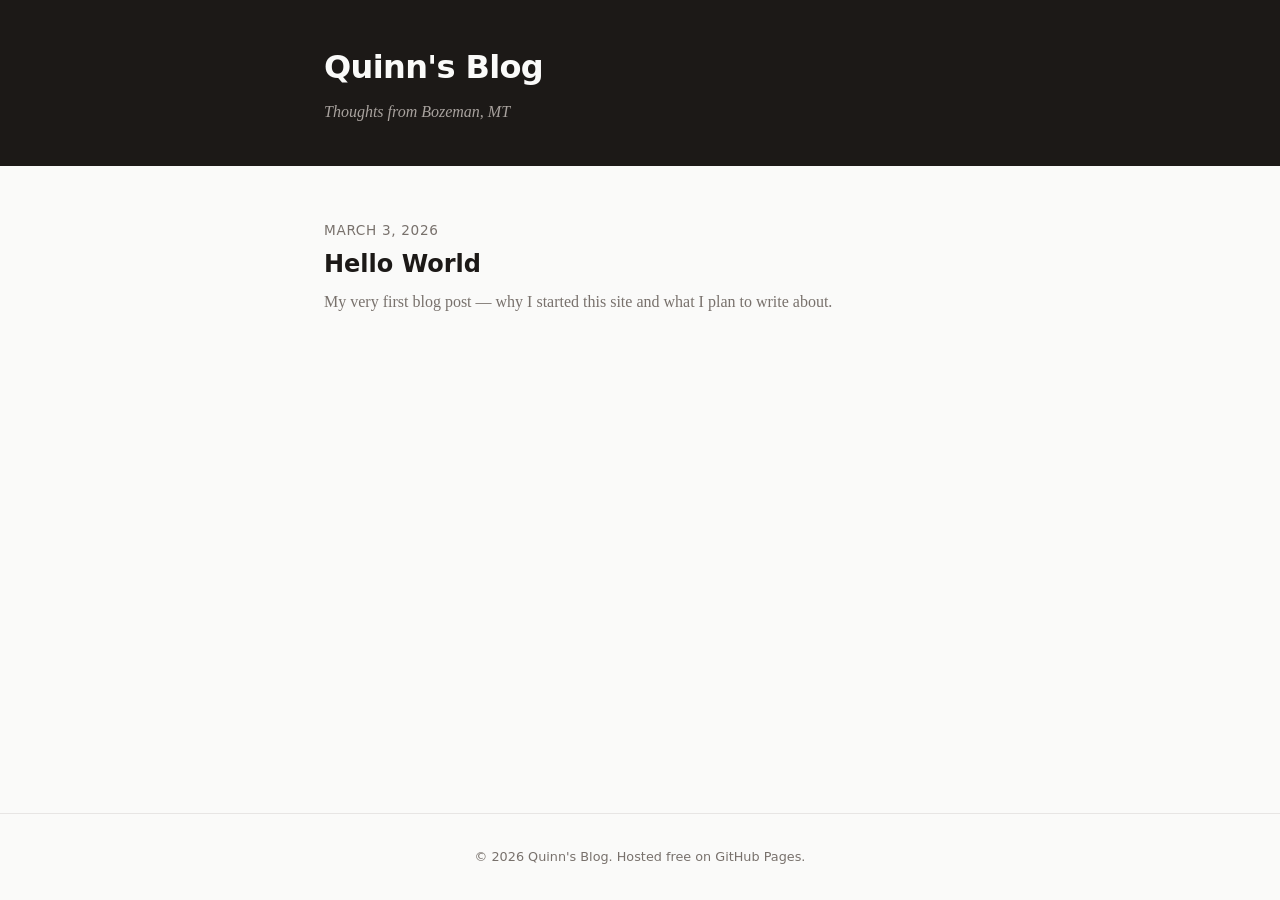
==== index.html @ 95a147f2 "Initial blog setup: index, style, first post" ====
<!DOCTYPE html>
<html lang="en">
<head>
    <meta charset="UTF-8">
    <meta name="viewport" content="width=device-width, initial-scale=1.0">
    <title>Quinn's Blog</title>
    <link rel="stylesheet" href="style.css">
</head>
<body>
    <header>
        <div class="container">
            <h1><a href="index.html">Quinn's Blog</a></h1>
            <p class="tagline">Thoughts from Bozeman, MT</p>
        </div>
    </header>

    <main class="container">
        <section class="post-list">

            <!-- ✏️ TO ADD A NEW POST: copy this block, update the date/title/summary/link -->
            <article class="post-preview">
                <time datetime="2026-03-03">March 3, 2026</time>
                <h2><a href="posts/hello-world.html">Hello World</a></h2>
                <p>My very first blog post — why I started this site and what I plan to write about.</p>
            </article>
            <!-- /end post block -->

        </section>
    </main>

    <footer>
        <div class="container">
            <p>&copy; 2026 Quinn's Blog. Hosted free on GitHub Pages.</p>
        </div>
    </footer>
</body>
</html>
---- style.css ----
/* ===== Reset & Base ===== */
*, *::before, *::after {
    margin: 0;
    padding: 0;
    box-sizing: border-box;
}

:root {
    --color-bg: #fafaf9;
    --color-text: #1c1917;
    --color-muted: #78716c;
    --color-accent: #2563eb;
    --color-accent-hover: #1d4ed8;
    --color-border: #e7e5e4;
    --color-header-bg: #1c1917;
    --color-header-text: #fafaf9;
    --font-body: 'Georgia', 'Times New Roman', serif;
    --font-heading: system-ui, -apple-system, 'Segoe UI', sans-serif;
    --max-width: 680px;
}

body {
    font-family: var(--font-body);
    background: var(--color-bg);
    color: var(--color-text);
    line-height: 1.7;
    font-size: 18px;
    min-height: 100vh;
    display: flex;
    flex-direction: column;
}

.container {
    max-width: var(--max-width);
    margin: 0 auto;
    padding: 0 1.5rem;
    width: 100%;
}

/* ===== Links ===== */
a {
    color: var(--color-accent);
    text-decoration: none;
    transition: color 0.2s ease;
}

a:hover {
    color: var(--color-accent-hover);
    text-decoration: underline;
}

/* ===== Header ===== */
header {
    background: var(--color-header-bg);
    color: var(--color-header-text);
    padding: 2.5rem 0;
    margin-bottom: 3rem;
}

header h1 {
    font-family: var(--font-heading);
    font-size: 2rem;
    font-weight: 700;
    letter-spacing: -0.02em;
}

header h1 a {
    color: var(--color-header-text);
    text-decoration: none;
}

header h1 a:hover {
    color: var(--color-header-text);
    text-decoration: none;
    opacity: 0.85;
}

.tagline {
    color: #a8a29e;
    font-size: 1rem;
    margin-top: 0.25rem;
    font-style: italic;
}

/* ===== Post List (Homepage) ===== */
.post-list {
    display: flex;
    flex-direction: column;
    gap: 2.5rem;
}

.post-preview {
    padding-bottom: 2.5rem;
    border-bottom: 1px solid var(--color-border);
}

.post-preview:last-child {
    border-bottom: none;
}

.post-preview time {
    font-family: var(--font-heading);
    font-size: 0.85rem;
    color: var(--color-muted);
    text-transform: uppercase;
    letter-spacing: 0.05em;
}

.post-preview h2 {
    font-family: var(--font-heading);
    font-size: 1.5rem;
    font-weight: 600;
    margin: 0.3rem 0 0.5rem;
    line-height: 1.3;
}

.post-preview h2 a {
    color: var(--color-text);
}

.post-preview h2 a:hover {
    color: var(--color-accent);
}

.post-preview p {
    color: var(--color-muted);
    font-size: 1rem;
}

/* ===== Single Post Page ===== */
.post-content {
    margin-bottom: 3rem;
}

.post-content .post-meta {
    font-family: var(--font-heading);
    font-size: 0.85rem;
    color: var(--color-muted);
    text-transform: uppercase;
    letter-spacing: 0.05em;
    margin-bottom: 1rem;
}

.post-content h2 {
    font-family: var(--font-heading);
    font-size: 2rem;
    font-weight: 700;
    margin-bottom: 1.5rem;
    line-height: 1.2;
    letter-spacing: -0.01em;
}

.post-content p {
    margin-bottom: 1.25rem;
}

.post-content h3 {
    font-family: var(--font-heading);
    font-size: 1.35rem;
    font-weight: 600;
    margin: 2rem 0 0.75rem;
}

.post-content blockquote {
    border-left: 3px solid var(--color-accent);
    padding-left: 1.25rem;
    margin: 1.5rem 0;
    color: var(--color-muted);
    font-style: italic;
}

.post-content ul, .post-content ol {
    margin: 1rem 0 1.25rem 1.5rem;
}

.post-content li {
    margin-bottom: 0.4rem;
}

.post-content img {
    max-width: 100%;
    height: auto;
    border-radius: 6px;
    margin: 1.5rem 0;
}

.post-content code {
    background: #f5f5f4;
    padding: 0.15em 0.4em;
    border-radius: 4px;
    font-size: 0.9em;
}

.post-content pre {
    background: #1c1917;
    color: #e7e5e4;
    padding: 1.25rem;
    border-radius: 8px;
    overflow-x: auto;
    margin: 1.5rem 0;
    font-size: 0.9rem;
    line-height: 1.5;
}

.post-content pre code {
    background: none;
    padding: 0;
    color: inherit;
}

.back-link {
    display: inline-block;
    margin-bottom: 2rem;
    font-family: var(--font-heading);
    font-size: 0.9rem;
}

.back-link::before {
    content: "\2190\00a0";
}

/* ===== Footer ===== */
footer {
    margin-top: auto;
    padding: 2rem 0;
    border-top: 1px solid var(--color-border);
    text-align: center;
}

footer p {
    font-family: var(--font-heading);
    font-size: 0.8rem;
    color: var(--color-muted);
}

/* ===== Responsive ===== */
@media (max-width: 600px) {
    body {
        font-size: 16px;
    }

    header {
        padding: 1.5rem 0;
        margin-bottom: 2rem;
    }

    header h1 {
        font-size: 1.5rem;
    }

    .post-preview h2 {
        font-size: 1.25rem;
    }

    .post-content h2 {
        font-size: 1.5rem;
    }
}
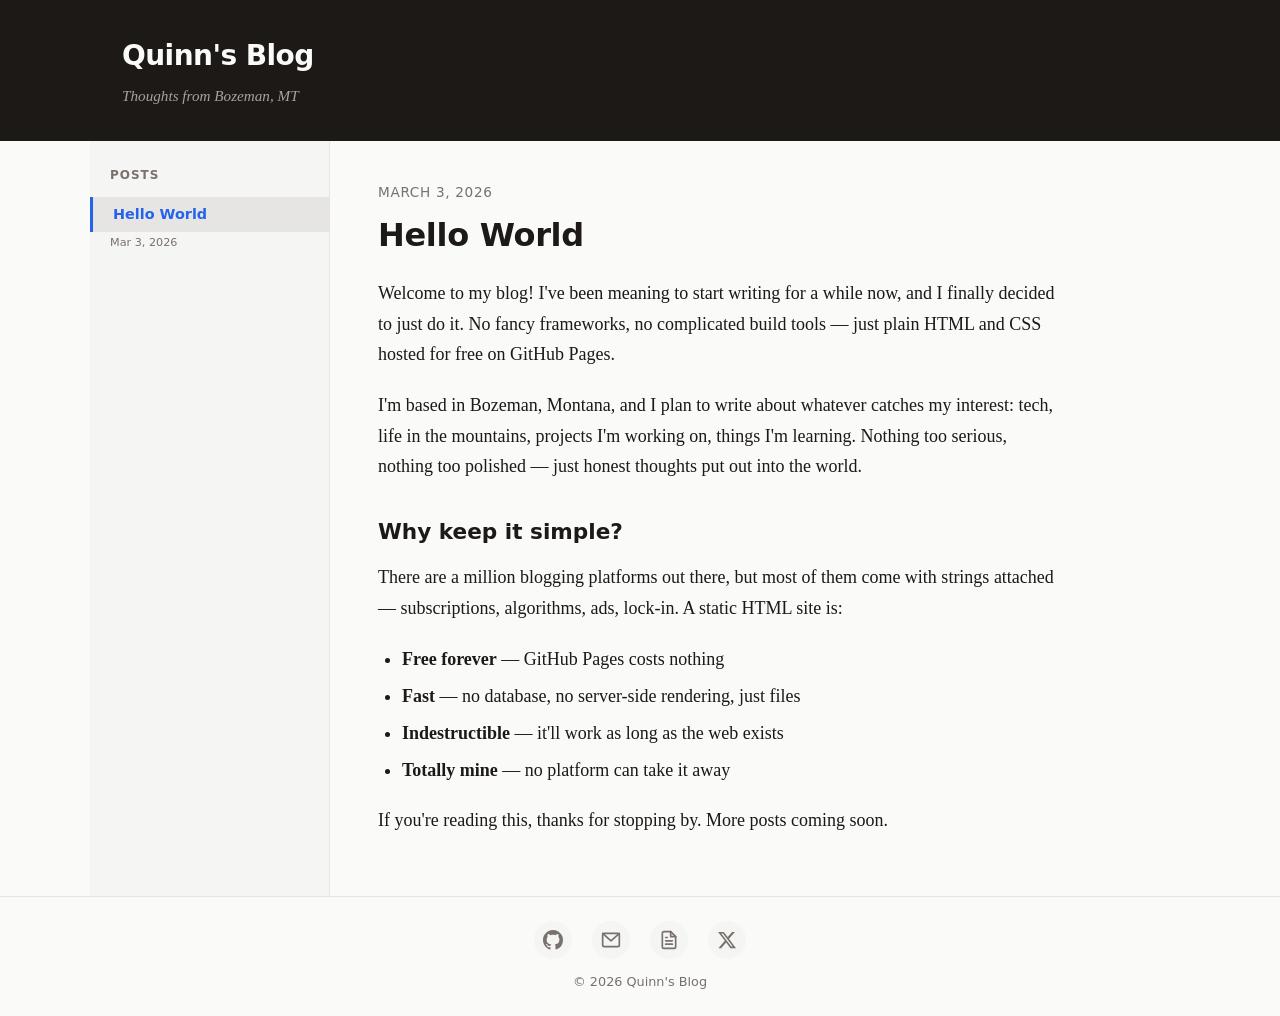
==== commit d24a64e0: "Add sidebar layout, social footer icons, inline latest post" ====
--- a/index.html
+++ b/index.html
@@ -8,29 +8,85 @@
 </head>
 <body>
     <header>
-        <div class="container">
+        <div class="header-inner">
             <h1><a href="index.html">Quinn's Blog</a></h1>
             <p class="tagline">Thoughts from Bozeman, MT</p>
         </div>
     </header>
 
-    <main class="container">
-        <section class="post-list">
+    <div class="layout">
+        <!-- ===== Left Sidebar ===== -->
+        <aside class="sidebar">
+            <nav>
+                <h2>Posts</h2>
+                <ul>
+                    <!-- ✏️ TO ADD A NEW POST: add a new <li> at the top, mark it class="active" if it's the latest -->
+                    <li class="active"><a href="index.html">Hello World</a><span class="sidebar-date">Mar 3, 2026</span></li>
+                    <!-- Example of older post:
+                    <li><a href="posts/another-post.html">Another Post</a><span class="sidebar-date">Mar 10, 2026</span></li>
+                    -->
+                </ul>
+            </nav>
+        </aside>
 
-            <!-- ✏️ TO ADD A NEW POST: copy this block, update the date/title/summary/link -->
-            <article class="post-preview">
-                <time datetime="2026-03-03">March 3, 2026</time>
-                <h2><a href="posts/hello-world.html">Hello World</a></h2>
-                <p>My very first blog post — why I started this site and what I plan to write about.</p>
+        <!-- ===== Main Content (latest post shown here) ===== -->
+        <main class="main-content">
+            <article class="post-content">
+                <p class="post-meta">March 3, 2026</p>
+                <h2>Hello World</h2>
+
+                <p>
+                    Welcome to my blog! I've been meaning to start writing for a while now,
+                    and I finally decided to just do it. No fancy frameworks, no complicated
+                    build tools — just plain HTML and CSS hosted for free on GitHub Pages.
+                </p>
+
+                <p>
+                    I'm based in Bozeman, Montana, and I plan to write about whatever catches
+                    my interest: tech, life in the mountains, projects I'm working on, things
+                    I'm learning. Nothing too serious, nothing too polished — just honest
+                    thoughts put out into the world.
+                </p>
+
+                <h3>Why keep it simple?</h3>
+
+                <p>
+                    There are a million blogging platforms out there, but most of them come with
+                    strings attached — subscriptions, algorithms, ads, lock-in. A static HTML
+                    site is:
+                </p>
+
+                <ul>
+                    <li><strong>Free forever</strong> — GitHub Pages costs nothing</li>
+                    <li><strong>Fast</strong> — no database, no server-side rendering, just files</li>
+                    <li><strong>Indestructible</strong> — it'll work as long as the web exists</li>
+                    <li><strong>Totally mine</strong> — no platform can take it away</li>
+                </ul>
+
+                <p>
+                    If you're reading this, thanks for stopping by. More posts coming soon.
+                </p>
             </article>
-            <!-- /end post block -->
-
-        </section>
-    </main>
+        </main>
+    </div>
 
     <footer>
-        <div class="container">
-            <p>&copy; 2026 Quinn's Blog. Hosted free on GitHub Pages.</p>
+        <div class="footer-inner">
+            <div class="social-links">
+                <a href="https://github.com/quinnlue" target="_blank" rel="noopener" title="GitHub">
+                    <svg width="20" height="20" viewBox="0 0 24 24" fill="currentColor"><path d="M12 0C5.37 0 0 5.37 0 12c0 5.31 3.435 9.795 8.205 11.385.6.105.825-.255.825-.57 0-.285-.015-1.23-.015-2.235-3.015.555-3.795-.735-4.035-1.41-.135-.345-.72-1.41-1.23-1.695-.42-.225-1.02-.78-.015-.795.945-.015 1.62.87 1.845 1.23 1.08 1.815 2.805 1.305 3.495.99.105-.78.42-1.305.765-1.605-2.67-.3-5.46-1.335-5.46-5.925 0-1.305.465-2.385 1.23-3.225-.12-.3-.54-1.53.12-3.18 0 0 1.005-.315 3.3 1.23.96-.27 1.98-.405 3-.405s2.04.135 3 .405c2.295-1.56 3.3-1.23 3.3-1.23.66 1.65.24 2.88.12 3.18.765.84 1.23 1.905 1.23 3.225 0 4.605-2.805 5.625-5.475 5.925.435.375.81 1.095.81 2.22 0 1.605-.015 2.895-.015 3.3 0 .315.225.69.825.57A12.02 12.02 0 0024 12c0-6.63-5.37-12-12-12z"/></svg>
+                </a>
+                <a href="mailto:luequinn@gmail.com" title="Email">
+                    <svg width="20" height="20" viewBox="0 0 24 24" fill="none" stroke="currentColor" stroke-width="2" stroke-linecap="round" stroke-linejoin="round"><rect x="2" y="4" width="20" height="16" rx="2"/><path d="M22 4L12 13 2 4"/></svg>
+                </a>
+                <a href="https://github.com/quinnlue/resume/blob/main/quinn_lue_resume.pdf" target="_blank" rel="noopener" title="Resume">
+                    <svg width="20" height="20" viewBox="0 0 24 24" fill="none" stroke="currentColor" stroke-width="2" stroke-linecap="round" stroke-linejoin="round"><path d="M14 2H6a2 2 0 00-2 2v16a2 2 0 002 2h12a2 2 0 002-2V8z"/><polyline points="14 2 14 8 20 8"/><line x1="16" y1="13" x2="8" y2="13"/><line x1="16" y1="17" x2="8" y2="17"/><polyline points="10 9 9 9 8 9"/></svg>
+                </a>
+                <a href="https://x.com/QuinnLue__" target="_blank" rel="noopener" title="X / Twitter">
+                    <svg width="20" height="20" viewBox="0 0 24 24" fill="currentColor"><path d="M18.244 2.25h3.308l-7.227 8.26 8.502 11.24H16.17l-5.214-6.817L4.99 21.75H1.68l7.73-8.835L1.254 2.25H8.08l4.713 6.231zm-1.161 17.52h1.833L7.084 4.126H5.117z"/></svg>
+                </a>
+            </div>
+            <p>&copy; 2026 Quinn's Blog</p>
         </div>
     </footer>
 </body>
--- a/style.css
+++ b/style.css
@@ -14,9 +14,11 @@
     --color-border: #e7e5e4;
     --color-header-bg: #1c1917;
     --color-header-text: #fafaf9;
+    --color-sidebar-bg: #f5f5f4;
+    --color-sidebar-active: #e7e5e4;
     --font-body: 'Georgia', 'Times New Roman', serif;
     --font-heading: system-ui, -apple-system, 'Segoe UI', sans-serif;
-    --max-width: 680px;
+    --sidebar-width: 240px;
 }
 
 body {
@@ -30,13 +32,6 @@
     flex-direction: column;
 }
 
-.container {
-    max-width: var(--max-width);
-    margin: 0 auto;
-    padding: 0 1.5rem;
-    width: 100%;
-}
-
 /* ===== Links ===== */
 a {
     color: var(--color-accent);
@@ -53,13 +48,18 @@
 header {
     background: var(--color-header-bg);
     color: var(--color-header-text);
-    padding: 2.5rem 0;
-    margin-bottom: 3rem;
+    padding: 2rem 0;
+}
+
+.header-inner {
+    max-width: 1100px;
+    margin: 0 auto;
+    padding: 0 2rem;
 }
 
 header h1 {
     font-family: var(--font-heading);
-    font-size: 2rem;
+    font-size: 1.75rem;
     font-weight: 700;
     letter-spacing: -0.02em;
 }
@@ -77,68 +77,102 @@
 
 .tagline {
     color: #a8a29e;
-    font-size: 1rem;
-    margin-top: 0.25rem;
+    font-size: 0.95rem;
+    margin-top: 0.2rem;
     font-style: italic;
 }
 
-/* ===== Post List (Homepage) ===== */
-.post-list {
+/* ===== Layout: Sidebar + Main ===== */
+.layout {
     display: flex;
-    flex-direction: column;
-    gap: 2.5rem;
-}
-
-.post-preview {
-    padding-bottom: 2.5rem;
-    border-bottom: 1px solid var(--color-border);
-}
-
-.post-preview:last-child {
-    border-bottom: none;
-}
-
-.post-preview time {
+    flex: 1;
+    max-width: 1100px;
+    margin: 0 auto;
+    width: 100%;
+}
+
+/* ===== Sidebar ===== */
+.sidebar {
+    width: var(--sidebar-width);
+    min-width: var(--sidebar-width);
+    background: var(--color-sidebar-bg);
+    border-right: 1px solid var(--color-border);
+    padding: 1.5rem 0;
+}
+
+.sidebar nav h2 {
+    font-family: var(--font-heading);
+    font-size: 0.75rem;
+    font-weight: 600;
+    text-transform: uppercase;
+    letter-spacing: 0.08em;
+    color: var(--color-muted);
+    padding: 0 1.25rem;
+    margin-bottom: 0.75rem;
+}
+
+.sidebar nav ul {
+    list-style: none;
+}
+
+.sidebar nav ul li a {
+    display: block;
+    padding: 0.5rem 1.25rem;
+    font-family: var(--font-heading);
+    font-size: 0.9rem;
+    color: var(--color-text);
+    text-decoration: none;
+    border-left: 3px solid transparent;
+    transition: background 0.15s ease, border-color 0.15s ease;
+    line-height: 1.3;
+}
+
+.sidebar nav ul li a:hover {
+    background: var(--color-sidebar-active);
+    text-decoration: none;
+    color: var(--color-text);
+}
+
+.sidebar nav ul li.active a {
+    border-left-color: var(--color-accent);
+    background: var(--color-sidebar-active);
+    font-weight: 600;
+    color: var(--color-accent);
+}
+
+.sidebar-date {
+    display: block;
+    font-family: var(--font-heading);
+    font-size: 0.7rem;
+    color: var(--color-muted);
+    margin-top: 0.1rem;
+    padding-left: 1.25rem;
+    padding-bottom: 0.25rem;
+}
+
+.sidebar nav ul li.active .sidebar-date {
+    padding-left: 1.25rem;
+}
+
+/* ===== Main Content ===== */
+.main-content {
+    flex: 1;
+    min-width: 0;
+    padding: 2.5rem 3rem;
+}
+
+/* ===== Single Post Page ===== */
+.post-content {
+    max-width: 680px;
+}
+
+.post-content .post-meta {
     font-family: var(--font-heading);
     font-size: 0.85rem;
     color: var(--color-muted);
     text-transform: uppercase;
     letter-spacing: 0.05em;
-}
-
-.post-preview h2 {
-    font-family: var(--font-heading);
-    font-size: 1.5rem;
-    font-weight: 600;
-    margin: 0.3rem 0 0.5rem;
-    line-height: 1.3;
-}
-
-.post-preview h2 a {
-    color: var(--color-text);
-}
-
-.post-preview h2 a:hover {
-    color: var(--color-accent);
-}
-
-.post-preview p {
-    color: var(--color-muted);
-    font-size: 1rem;
-}
-
-/* ===== Single Post Page ===== */
-.post-content {
-    margin-bottom: 3rem;
-}
-
-.post-content .post-meta {
-    font-family: var(--font-heading);
-    font-size: 0.85rem;
-    color: var(--color-muted);
-    text-transform: uppercase;
-    letter-spacing: 0.05em;
-    margin-bottom: 1rem;
+    margin-bottom: 0.75rem;
 }
 
 .post-content h2 {
@@ -208,25 +242,44 @@
     color: inherit;
 }
 
-.back-link {
-    display: inline-block;
-    margin-bottom: 2rem;
-    font-family: var(--font-heading);
-    font-size: 0.9rem;
-}
-
-.back-link::before {
-    content: "\2190\00a0";
-}
-
 /* ===== Footer ===== */
 footer {
-    margin-top: auto;
-    padding: 2rem 0;
     border-top: 1px solid var(--color-border);
+    padding: 1.5rem 0;
     text-align: center;
 }
 
+.footer-inner {
+    max-width: 1100px;
+    margin: 0 auto;
+    padding: 0 2rem;
+}
+
+.social-links {
+    display: flex;
+    justify-content: center;
+    gap: 1.25rem;
+    margin-bottom: 0.75rem;
+}
+
+.social-links a {
+    display: flex;
+    align-items: center;
+    justify-content: center;
+    width: 38px;
+    height: 38px;
+    border-radius: 50%;
+    color: var(--color-muted);
+    background: var(--color-sidebar-bg);
+    transition: color 0.2s ease, background 0.2s ease;
+}
+
+.social-links a:hover {
+    color: var(--color-accent);
+    background: var(--color-sidebar-active);
+    text-decoration: none;
+}
+
 footer p {
     font-family: var(--font-heading);
     font-size: 0.8rem;
@@ -234,24 +287,51 @@
 }
 
 /* ===== Responsive ===== */
-@media (max-width: 600px) {
+@media (max-width: 768px) {
+    .layout {
+        flex-direction: column;
+    }
+
+    .sidebar {
+        width: 100%;
+        min-width: 100%;
+        border-right: none;
+        border-bottom: 1px solid var(--color-border);
+        padding: 1rem 0;
+    }
+
+    .sidebar nav h2 {
+        padding: 0 1rem;
+    }
+
+    .sidebar nav ul li a {
+        padding: 0.4rem 1rem;
+        border-left: none;
+        border-bottom: 2px solid transparent;
+    }
+
+    .sidebar nav ul li.active a {
+        border-left: none;
+        border-bottom-color: var(--color-accent);
+    }
+
+    .sidebar-date {
+        display: inline;
+        padding-left: 0.5rem;
+    }
+
+    .main-content {
+        padding: 1.5rem 1.25rem;
+    }
+
     body {
         font-size: 16px;
     }
 
-    header {
-        padding: 1.5rem 0;
-        margin-bottom: 2rem;
-    }
-
     header h1 {
         font-size: 1.5rem;
     }
 
-    .post-preview h2 {
-        font-size: 1.25rem;
-    }
-
     .post-content h2 {
         font-size: 1.5rem;
     }
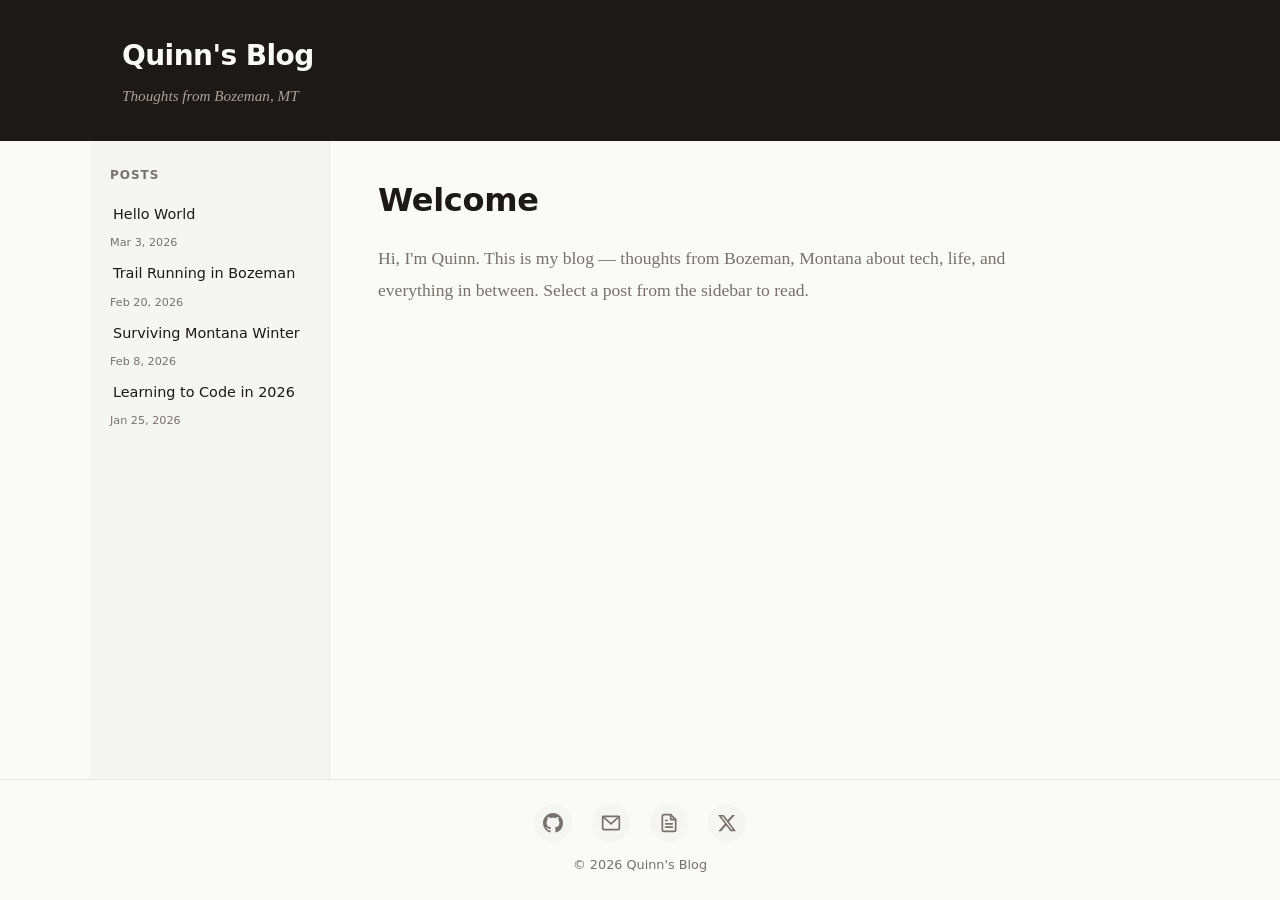
==== commit 503d1211: "change sidebar" ====
--- a/index.html
+++ b/index.html
@@ -20,53 +20,24 @@
             <nav>
                 <h2>Posts</h2>
                 <ul>
-                    <!-- ✏️ TO ADD A NEW POST: add a new <li> at the top, mark it class="active" if it's the latest -->
-                    <li class="active"><a href="index.html">Hello World</a><span class="sidebar-date">Mar 3, 2026</span></li>
-                    <!-- Example of older post:
-                    <li><a href="posts/another-post.html">Another Post</a><span class="sidebar-date">Mar 10, 2026</span></li>
-                    -->
+                    <!-- ✏️ TO ADD A NEW POST: add a new <li> at the top, mark it class="active" -->
+                    <li><a href="posts/hello-world.html">Hello World</a><span class="sidebar-date">Mar 3, 2026</span></li>
+                    <li><a href="posts/trail-running-bozeman.html">Trail Running in Bozeman</a><span class="sidebar-date">Feb 20, 2026</span></li>
+                    <li><a href="posts/montana-winter.html">Surviving Montana Winter</a><span class="sidebar-date">Feb 8, 2026</span></li>
+                    <li><a href="posts/learning-to-code.html">Learning to Code in 2026</a><span class="sidebar-date">Jan 25, 2026</span></li>
                 </ul>
             </nav>
         </aside>
 
-        <!-- ===== Main Content (latest post shown here) ===== -->
+        <!-- ===== Main Content ===== -->
         <main class="main-content">
-            <article class="post-content">
-                <p class="post-meta">March 3, 2026</p>
-                <h2>Hello World</h2>
-
+            <div class="landing-content">
+                <h2>Welcome</h2>
                 <p>
-                    Welcome to my blog! I've been meaning to start writing for a while now,
-                    and I finally decided to just do it. No fancy frameworks, no complicated
-                    build tools — just plain HTML and CSS hosted for free on GitHub Pages.
+                    Hi, I'm Quinn. This is my blog — thoughts from Bozeman, Montana about tech, 
+                    life, and everything in between. Select a post from the sidebar to read.
                 </p>
-
-                <p>
-                    I'm based in Bozeman, Montana, and I plan to write about whatever catches
-                    my interest: tech, life in the mountains, projects I'm working on, things
-                    I'm learning. Nothing too serious, nothing too polished — just honest
-                    thoughts put out into the world.
-                </p>
-
-                <h3>Why keep it simple?</h3>
-
-                <p>
-                    There are a million blogging platforms out there, but most of them come with
-                    strings attached — subscriptions, algorithms, ads, lock-in. A static HTML
-                    site is:
-                </p>
-
-                <ul>
-                    <li><strong>Free forever</strong> — GitHub Pages costs nothing</li>
-                    <li><strong>Fast</strong> — no database, no server-side rendering, just files</li>
-                    <li><strong>Indestructible</strong> — it'll work as long as the web exists</li>
-                    <li><strong>Totally mine</strong> — no platform can take it away</li>
-                </ul>
-
-                <p>
-                    If you're reading this, thanks for stopping by. More posts coming soon.
-                </p>
-            </article>
+            </div>
         </main>
     </div>
 
--- a/style.css
+++ b/style.css
@@ -123,19 +123,19 @@
     color: var(--color-text);
     text-decoration: none;
     border-left: 3px solid transparent;
-    transition: background 0.15s ease, border-color 0.15s ease;
+    transition: background 0.15s ease, border-color 0.15s ease, color 0.15s ease;
     line-height: 1.3;
 }
 
-.sidebar nav ul li a:hover {
-    background: var(--color-sidebar-active);
+.sidebar nav ul li:hover a {
+    background: #ede9e4;
     text-decoration: none;
     color: var(--color-text);
 }
 
 .sidebar nav ul li.active a {
     border-left-color: var(--color-accent);
-    background: var(--color-sidebar-active);
+    background: transparent;
     font-weight: 600;
     color: var(--color-accent);
 }
@@ -152,6 +152,10 @@
 
 .sidebar nav ul li.active .sidebar-date {
     padding-left: 1.25rem;
+}
+
+.sidebar nav ul li:hover .sidebar-date {
+    color: var(--color-text);
 }
 
 /* ===== Main Content ===== */
@@ -159,6 +163,26 @@
     flex: 1;
     min-width: 0;
     padding: 2.5rem 3rem;
+}
+
+/* ===== Landing Page ===== */
+.landing-content {
+    max-width: 680px;
+}
+
+.landing-content h2 {
+    font-family: var(--font-heading);
+    font-size: 2rem;
+    font-weight: 700;
+    margin-bottom: 1.5rem;
+    line-height: 1.2;
+    letter-spacing: -0.01em;
+}
+
+.landing-content p {
+    font-size: 1.1rem;
+    color: var(--color-muted);
+    line-height: 1.8;
 }
 
 /* ===== Single Post Page ===== */
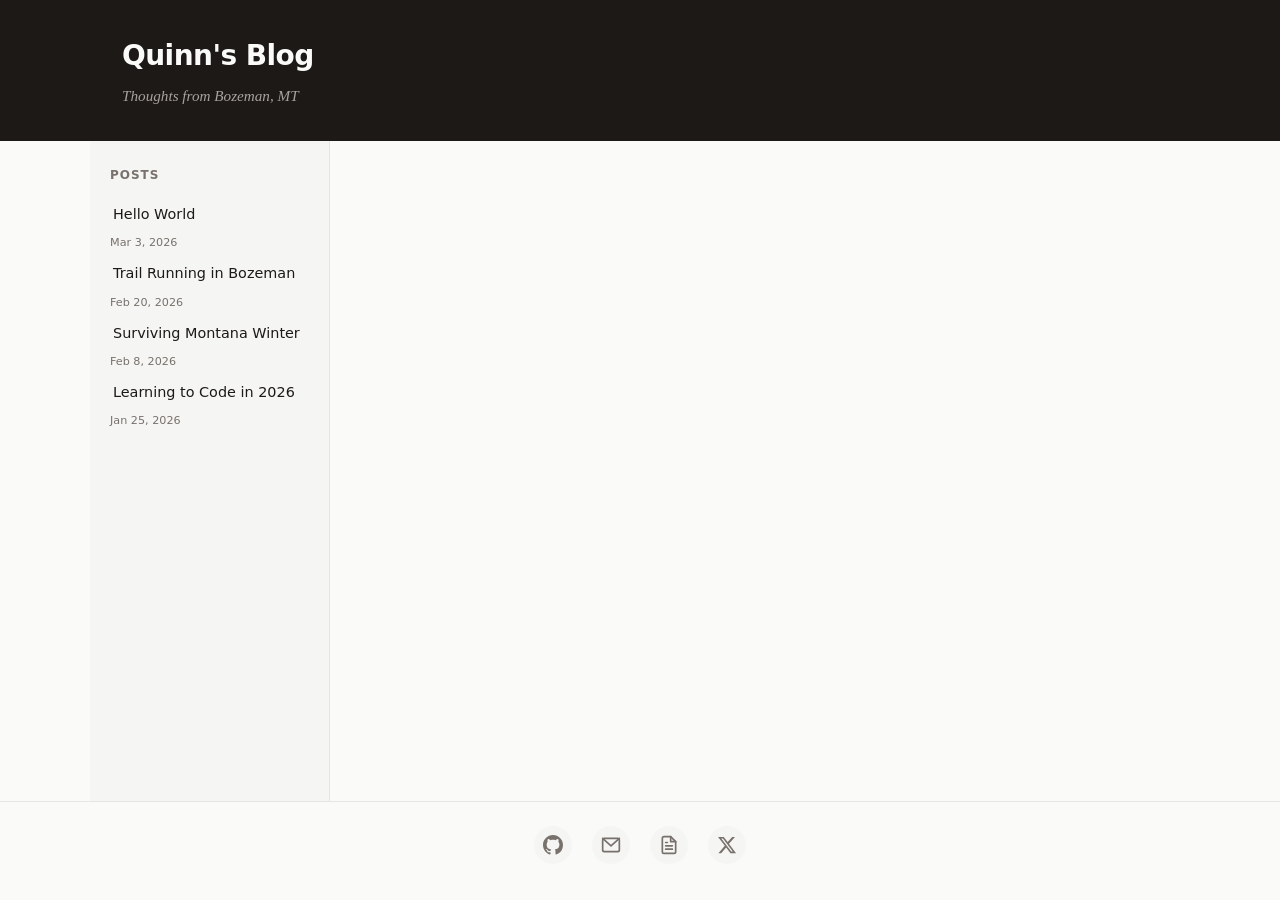
==== commit 6020d1cc: "change sidebar" ====
--- a/index.html
+++ b/index.html
@@ -29,16 +29,6 @@
             </nav>
         </aside>
 
-        <!-- ===== Main Content ===== -->
-        <main class="main-content">
-            <div class="landing-content">
-                <h2>Welcome</h2>
-                <p>
-                    Hi, I'm Quinn. This is my blog — thoughts from Bozeman, Montana about tech, 
-                    life, and everything in between. Select a post from the sidebar to read.
-                </p>
-            </div>
-        </main>
     </div>
 
     <footer>
@@ -57,7 +47,6 @@
                     <svg width="20" height="20" viewBox="0 0 24 24" fill="currentColor"><path d="M18.244 2.25h3.308l-7.227 8.26 8.502 11.24H16.17l-5.214-6.817L4.99 21.75H1.68l7.73-8.835L1.254 2.25H8.08l4.713 6.231zm-1.161 17.52h1.833L7.084 4.126H5.117z"/></svg>
                 </a>
             </div>
-            <p>&copy; 2026 Quinn's Blog</p>
         </div>
     </footer>
 </body>
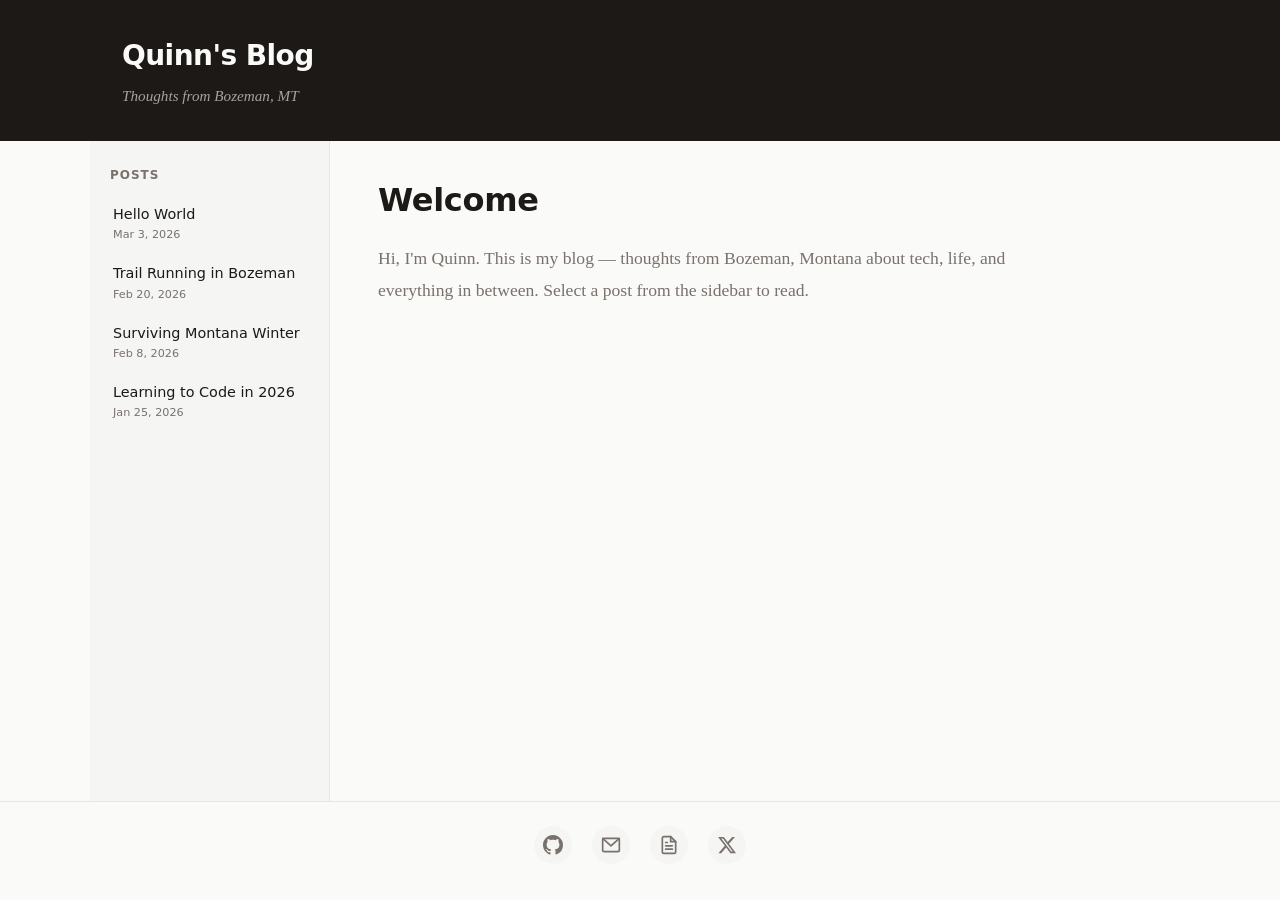
==== commit 0497b3bd: "change sidebar" ====
--- a/index.html
+++ b/index.html
@@ -21,14 +21,24 @@
                 <h2>Posts</h2>
                 <ul>
                     <!-- ✏️ TO ADD A NEW POST: add a new <li> at the top, mark it class="active" -->
-                    <li><a href="posts/hello-world.html">Hello World</a><span class="sidebar-date">Mar 3, 2026</span></li>
-                    <li><a href="posts/trail-running-bozeman.html">Trail Running in Bozeman</a><span class="sidebar-date">Feb 20, 2026</span></li>
-                    <li><a href="posts/montana-winter.html">Surviving Montana Winter</a><span class="sidebar-date">Feb 8, 2026</span></li>
-                    <li><a href="posts/learning-to-code.html">Learning to Code in 2026</a><span class="sidebar-date">Jan 25, 2026</span></li>
+                    <li><a href="posts/hello-world.html" class="post-link"><span class="post-title">Hello World</span><span class="sidebar-date">Mar 3, 2026</span></a></li>
+                    <li><a href="posts/trail-running-bozeman.html" class="post-link"><span class="post-title">Trail Running in Bozeman</span><span class="sidebar-date">Feb 20, 2026</span></a></li>
+                    <li><a href="posts/montana-winter.html" class="post-link"><span class="post-title">Surviving Montana Winter</span><span class="sidebar-date">Feb 8, 2026</span></a></li>
+                    <li><a href="posts/learning-to-code.html" class="post-link"><span class="post-title">Learning to Code in 2026</span><span class="sidebar-date">Jan 25, 2026</span></a></li>
                 </ul>
             </nav>
         </aside>
 
+        <!-- ===== Main Content ===== -->
+        <main class="main-content">
+            <div class="landing-content">
+                <h2>Welcome</h2>
+                <p>
+                    Hi, I'm Quinn. This is my blog — thoughts from Bozeman, Montana about tech, 
+                    life, and everything in between. Select a post from the sidebar to read.
+                </p>
+            </div>
+        </main>
     </div>
 
     <footer>
--- a/style.css
+++ b/style.css
@@ -118,24 +118,39 @@
 .sidebar nav ul li a {
     display: block;
     padding: 0.5rem 1.25rem;
+    text-decoration: none;
+    border-left: 3px solid transparent;
+    transition: background 0.15s ease, border-color 0.15s ease, color 0.15s ease;
+}
+
+.post-link {
+    display: flex;
+    flex-direction: column;
+}
+
+.post-title {
+    display: block;
     font-family: var(--font-heading);
     font-size: 0.9rem;
     color: var(--color-text);
-    text-decoration: none;
-    border-left: 3px solid transparent;
-    transition: background 0.15s ease, border-color 0.15s ease, color 0.15s ease;
     line-height: 1.3;
 }
 
 .sidebar nav ul li:hover a {
     background: #ede9e4;
     text-decoration: none;
+}
+
+.sidebar nav ul li:hover a .post-title {
     color: var(--color-text);
 }
 
 .sidebar nav ul li.active a {
     border-left-color: var(--color-accent);
     background: transparent;
+}
+
+.sidebar nav ul li.active a .post-title {
     font-weight: 600;
     color: var(--color-accent);
 }
@@ -146,12 +161,11 @@
     font-size: 0.7rem;
     color: var(--color-muted);
     margin-top: 0.1rem;
-    padding-left: 1.25rem;
     padding-bottom: 0.25rem;
 }
 
 .sidebar nav ul li.active .sidebar-date {
-    padding-left: 1.25rem;
+    /* Keep muted color for active state too */
 }
 
 .sidebar nav ul li:hover .sidebar-date {
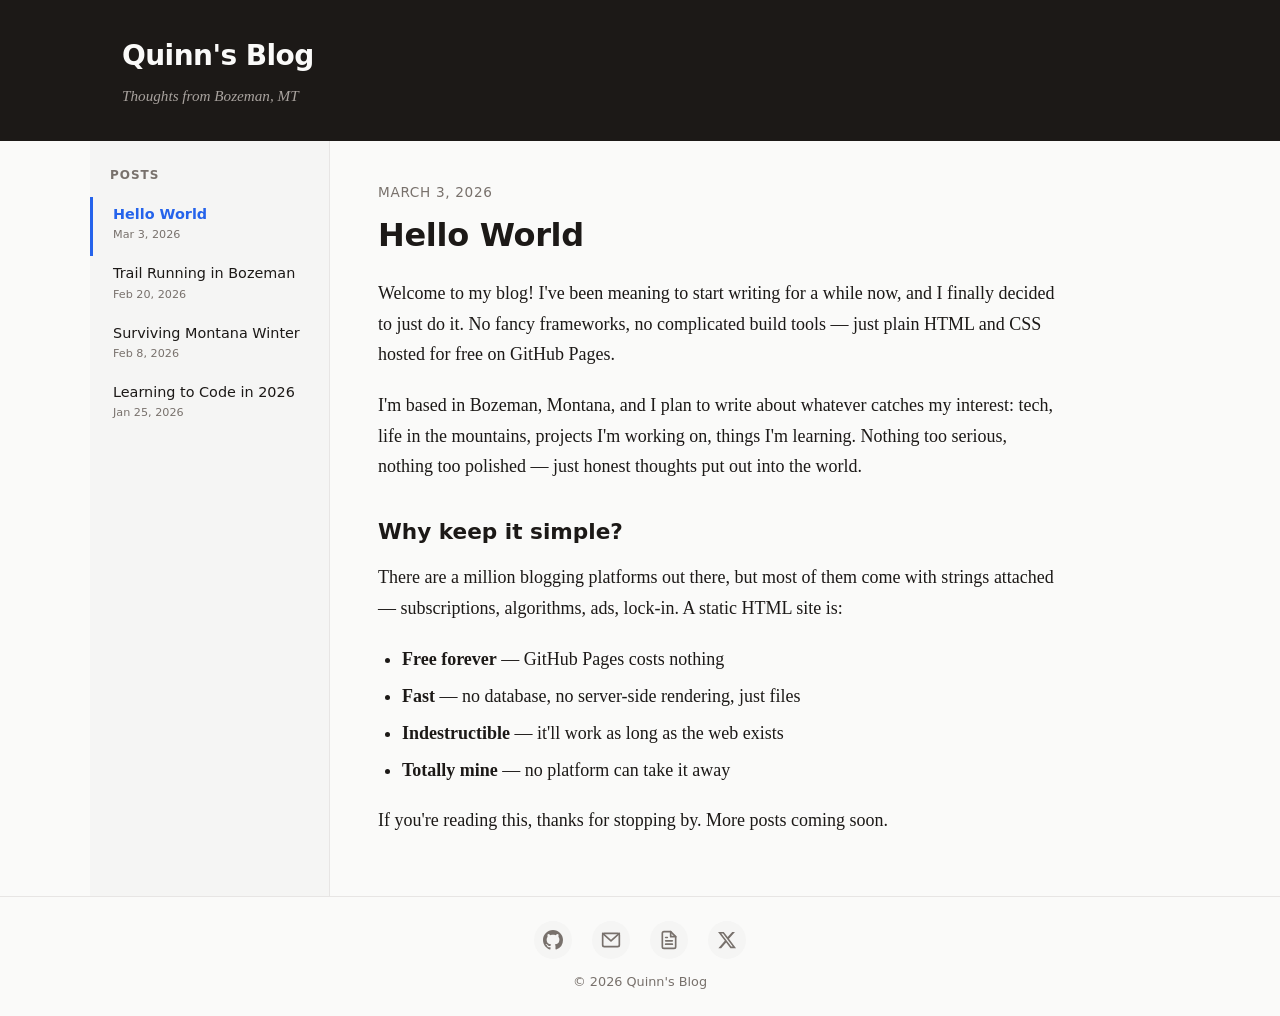
==== commit 15d1bc57: "change sidebar" ====
--- a/index.html
+++ b/index.html
@@ -31,13 +31,8 @@
 
         <!-- ===== Main Content ===== -->
         <main class="main-content">
-            <div class="landing-content">
-                <h2>Welcome</h2>
-                <p>
-                    Hi, I'm Quinn. This is my blog — thoughts from Bozeman, Montana about tech, 
-                    life, and everything in between. Select a post from the sidebar to read.
-                </p>
-            </div>
+            <script>window.location.replace('posts/hello-world.html');</script>
+            <p>Redirecting to the latest post...</p>
         </main>
     </div>
 
